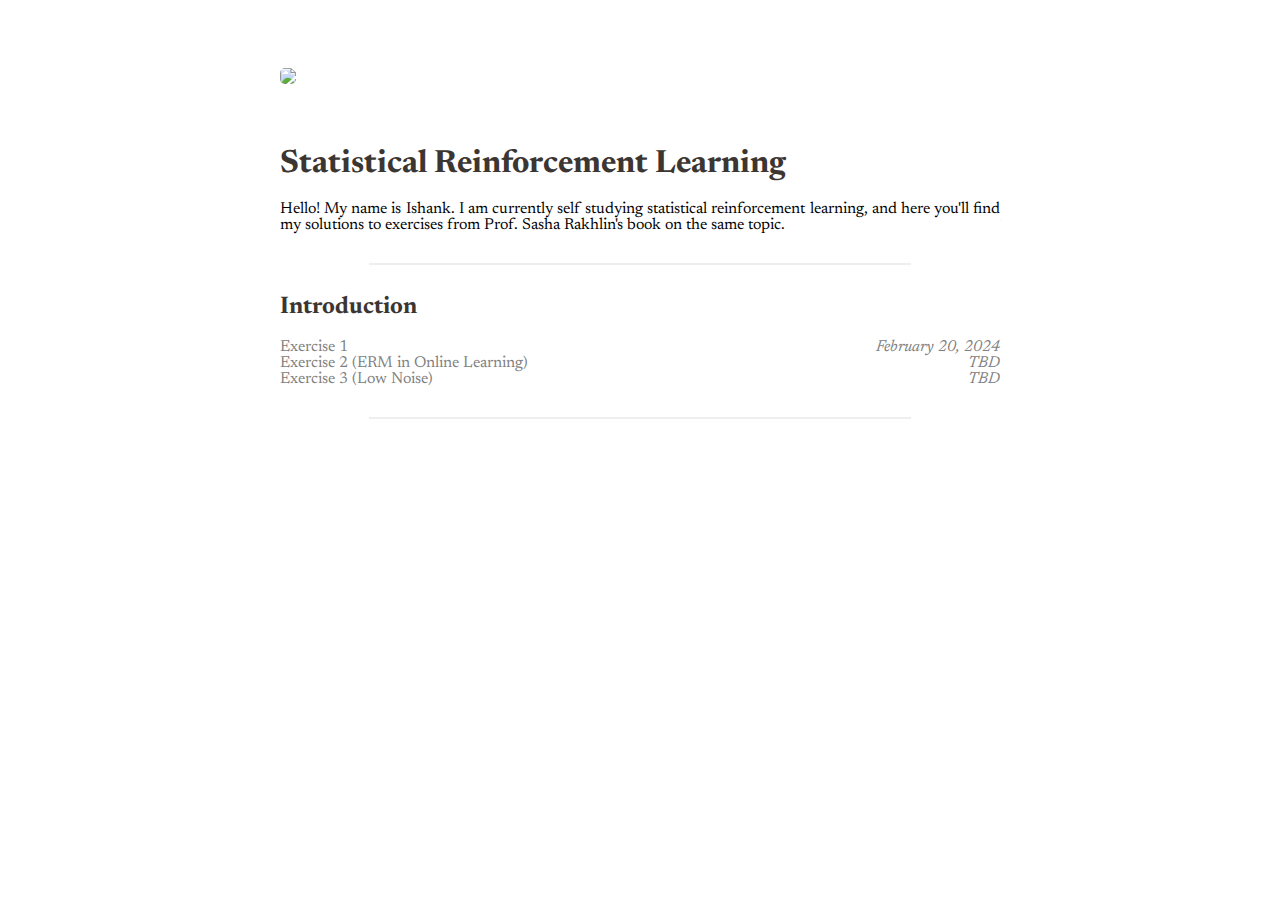
==== index.html @ f9c27552 "solve ex_1" ====
<!DOCTYPE html>
<html lang="en">
<head>
  <meta charset="UTF-8">
  <meta name="viewport" content="width=device-width, initial-scale=1.0">
  <title>Home • Statistical Reinforcement Learning</title>

  <link rel="preconnect" href="https://fonts.googleapis.com">
  <link rel="preconnect" href="https://fonts.gstatic.com" crossorigin>
  <link href="https://fonts.googleapis.com/css2?family=Inter:slnt,wght@-10..0,100..900&family=Newsreader:ital,opsz,wght@0,6..72,200..800;1,6..72,200..800&display=swap" rel="stylesheet">

  <link rel="stylesheet" href="/assets/stylesheets/style.css">
</head>
<body>
  <div class="container">
    <img src="/assets/images/butterfly.jpg">
    <div class="card">
      <h1>Statistical Reinforcement Learning</h1>
      <p>Hello! My name is Ishank. I am currently self studying statistical reinforcement learning, and here you'll find my solutions to exercises from Prof. Sasha Rakhlin's book on the same topic. </p>
    </div>
    <hr>
    <div class="card">
      <h2>Introduction</h2>
      <div class="toc">
        <a clas="entry" href="/solutions/ch_1/ex_1.html">
          <div class="entry-name">Exercise 1</div>
          <div class="entry-date">February 20, 2024</div>
        </a>
        <a clas="entry" href="https://google.com">
          <div class="entry-name">Exercise 2 (ERM in Online Learning)</div>
          <div class="entry-date">TBD</div>
        </a>
        <a clas="entry" href="https://google.com">
          <div class="entry-name">Exercise 3 (Low Noise)</div>
          <div class="entry-date">TBD</div>
        </a>
      </div>
    </div>
    <hr>
  </div>
</body>
</html>
---- assets/stylesheets/style.css ----
/* Typography
   ========================================================================== */

body {
    font-family: "Newsreader", serif;
    font-weight: 400;
    font-style: normal;
}

h1,h2,h3,h4 {
  /* font-family: "Inter", sans-serif; */
  font-family: "Newsreader", serif;
  font-weight: 700;
  font-style: normal;
  color: #3C3633;
}
  
img {
    width: 100%;
    border-radius: 5px;
    object-fit: cover;
    margin-bottom: 30px;
}

.container {
    max-width: 720px;
    margin: auto;
    padding: 60px 0px;
}

.card {
    margin: 30px 0;
}

hr {
    border: 1px solid #eee;
    width: 75%;
}

p {
    text-align: justify;
}

.toc {
    width: 100%;
}

.entry-name {
    width: 50%;
    float: left;
}

.entry-date {
    width: 50%;
    float: right;
    text-align: right;
    font-style: italic;
}

.entry {
    margin-bottom: 0.5em;
}

a {
    color: gray;
    text-decoration: none;
}

a:hover {
    color: #1EAEDB;
}

.toc:after {
  content: "";
  display: table;
  clear: both; }
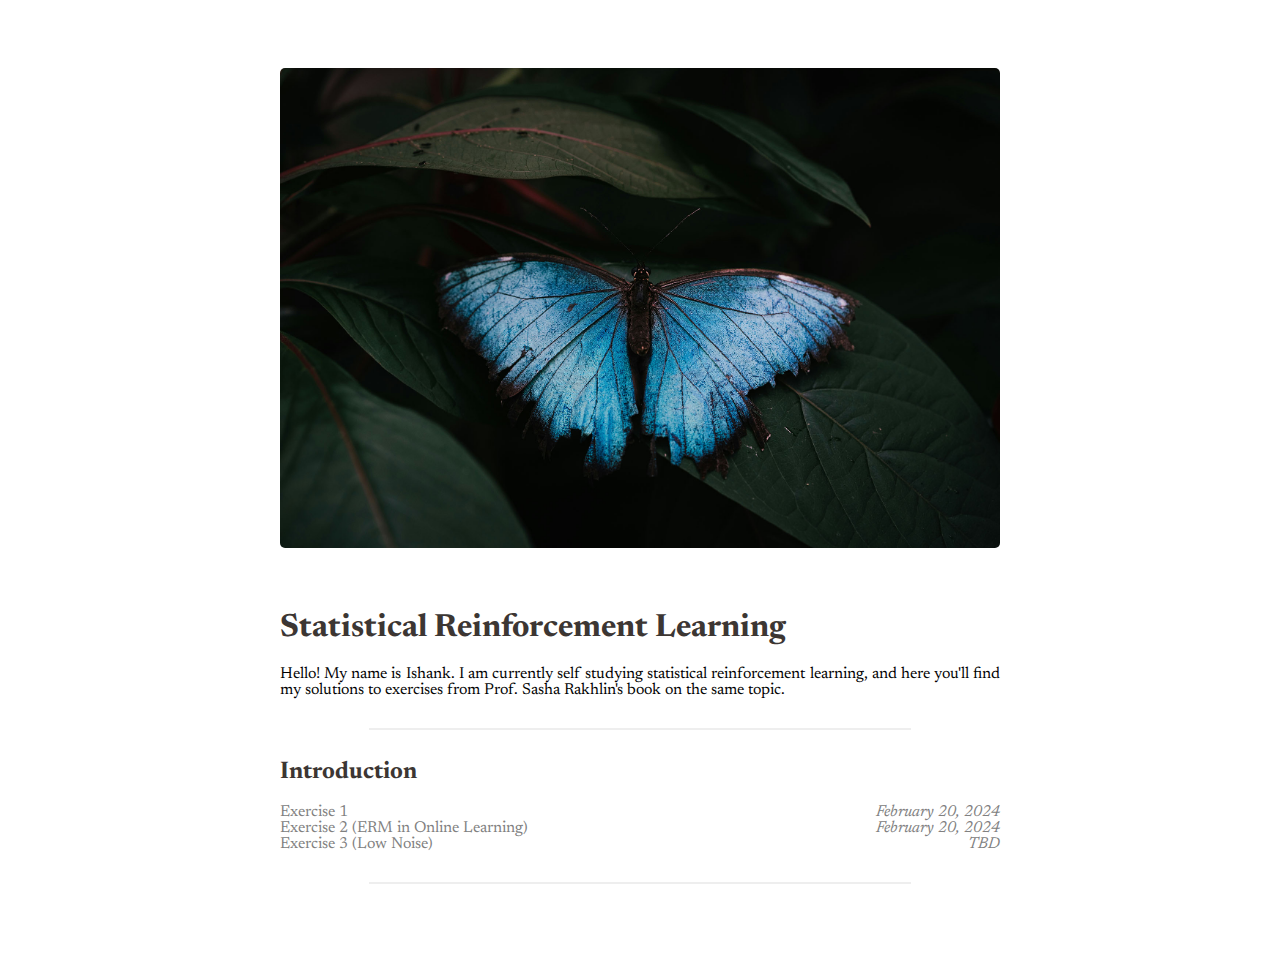
==== commit 1bc5d201: "half solve ex_2" ====
--- a/index.html
+++ b/index.html
@@ -4,6 +4,7 @@
   <meta charset="UTF-8">
   <meta name="viewport" content="width=device-width, initial-scale=1.0">
   <title>Home • Statistical Reinforcement Learning</title>
+  <link rel="shortcut icon" href="/favicon.ico" type="image/x-icon">
 
   <link rel="preconnect" href="https://fonts.googleapis.com">
   <link rel="preconnect" href="https://fonts.gstatic.com" crossorigin>
@@ -13,7 +14,7 @@
 </head>
 <body>
   <div class="container">
-    <img src="/assets/images/butterfly.jpg">
+    <img src="/assets/images/butterfly-compressed.jpg">
     <div class="card">
       <h1>Statistical Reinforcement Learning</h1>
       <p>Hello! My name is Ishank. I am currently self studying statistical reinforcement learning, and here you'll find my solutions to exercises from Prof. Sasha Rakhlin's book on the same topic. </p>
@@ -26,9 +27,9 @@
           <div class="entry-name">Exercise 1</div>
           <div class="entry-date">February 20, 2024</div>
         </a>
-        <a clas="entry" href="https://google.com">
+        <a clas="entry" href="/solutions/ch_1/ex_2.html">
           <div class="entry-name">Exercise 2 (ERM in Online Learning)</div>
-          <div class="entry-date">TBD</div>
+          <div class="entry-date">February 20, 2024</div>
         </a>
         <a clas="entry" href="https://google.com">
           <div class="entry-name">Exercise 3 (Low Noise)</div>
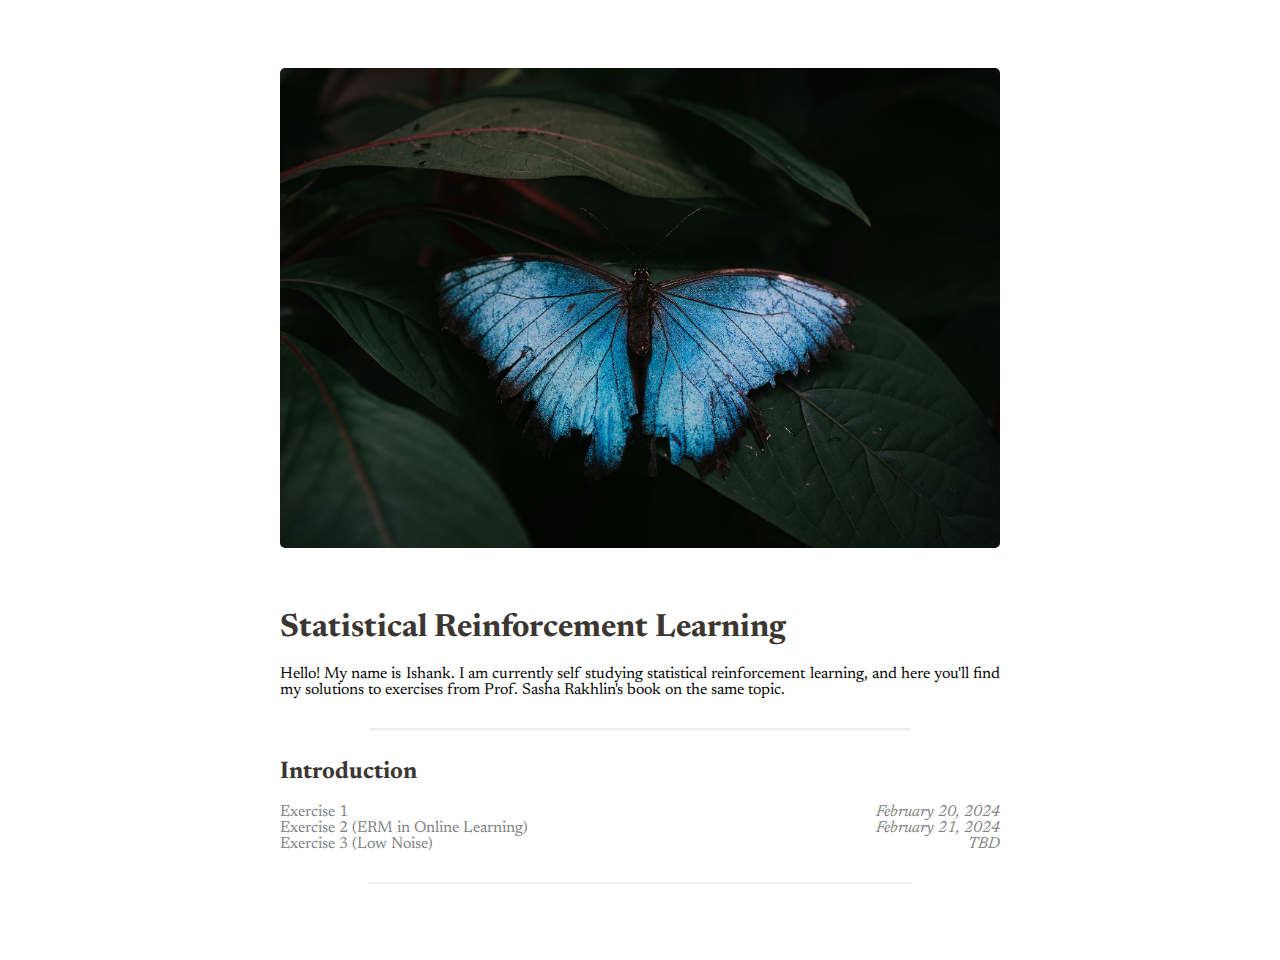
==== commit 5643185e: "Fix dates" ====
--- a/index.html
+++ b/index.html
@@ -29,7 +29,7 @@
         </a>
         <a clas="entry" href="/solutions/ch_1/ex_2.html">
           <div class="entry-name">Exercise 2 (ERM in Online Learning)</div>
-          <div class="entry-date">February 20, 2024</div>
+          <div class="entry-date">February 21, 2024</div>
         </a>
         <a clas="entry" href="https://google.com">
           <div class="entry-name">Exercise 3 (Low Noise)</div>
@@ -40,4 +40,4 @@
     <hr>
   </div>
 </body>
-</html>+</html>
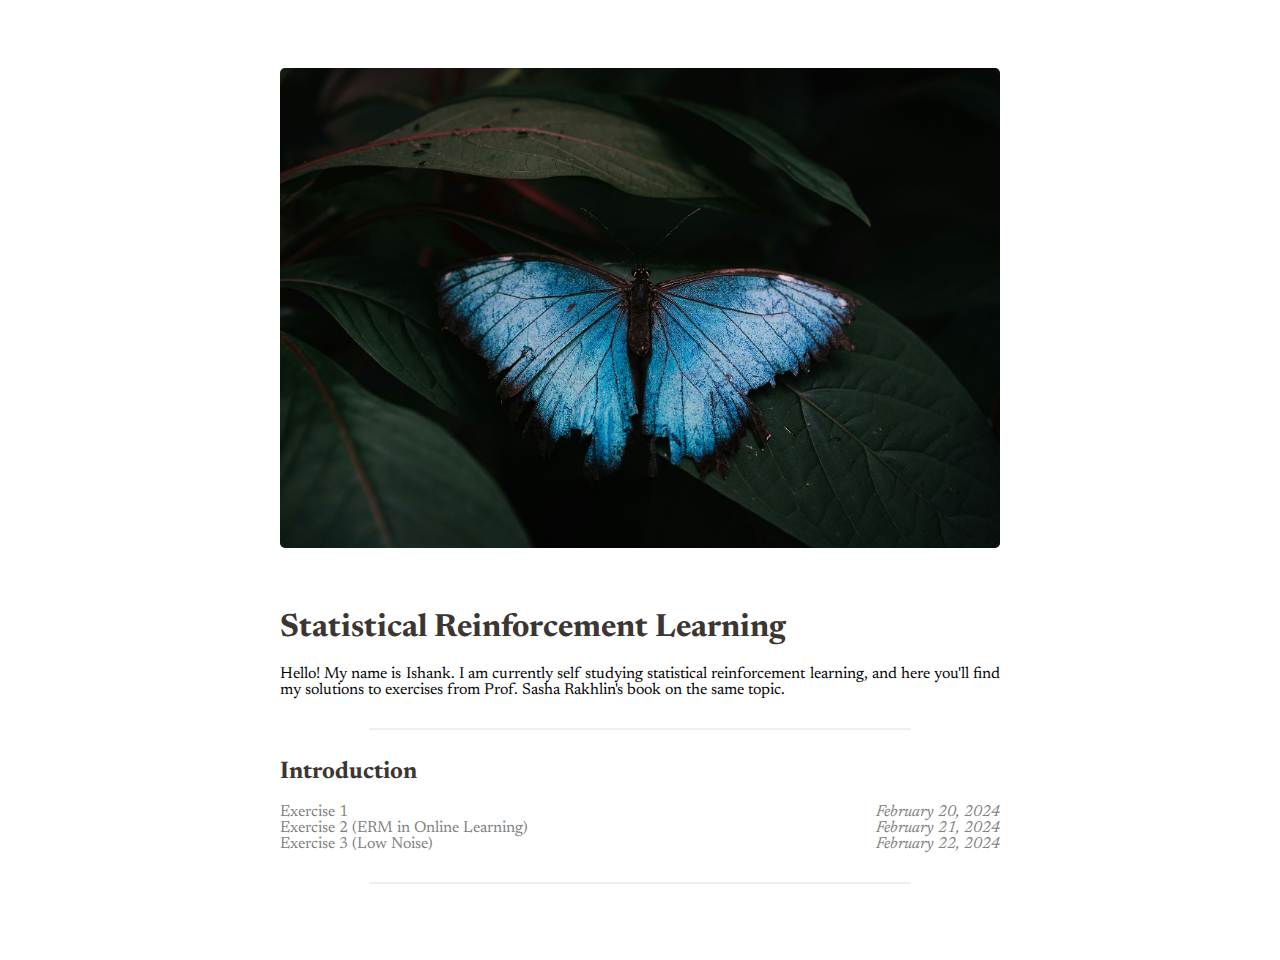
==== commit 30509541: "Solve ex_3" ====
--- a/index.html
+++ b/index.html
@@ -31,9 +31,9 @@
           <div class="entry-name">Exercise 2 (ERM in Online Learning)</div>
           <div class="entry-date">February 21, 2024</div>
         </a>
-        <a clas="entry" href="https://google.com">
+        <a clas="entry" href="/solutions/ch_1/ex_3.html">
           <div class="entry-name">Exercise 3 (Low Noise)</div>
-          <div class="entry-date">TBD</div>
+          <div class="entry-date">February 22, 2024</div>
         </a>
       </div>
     </div>
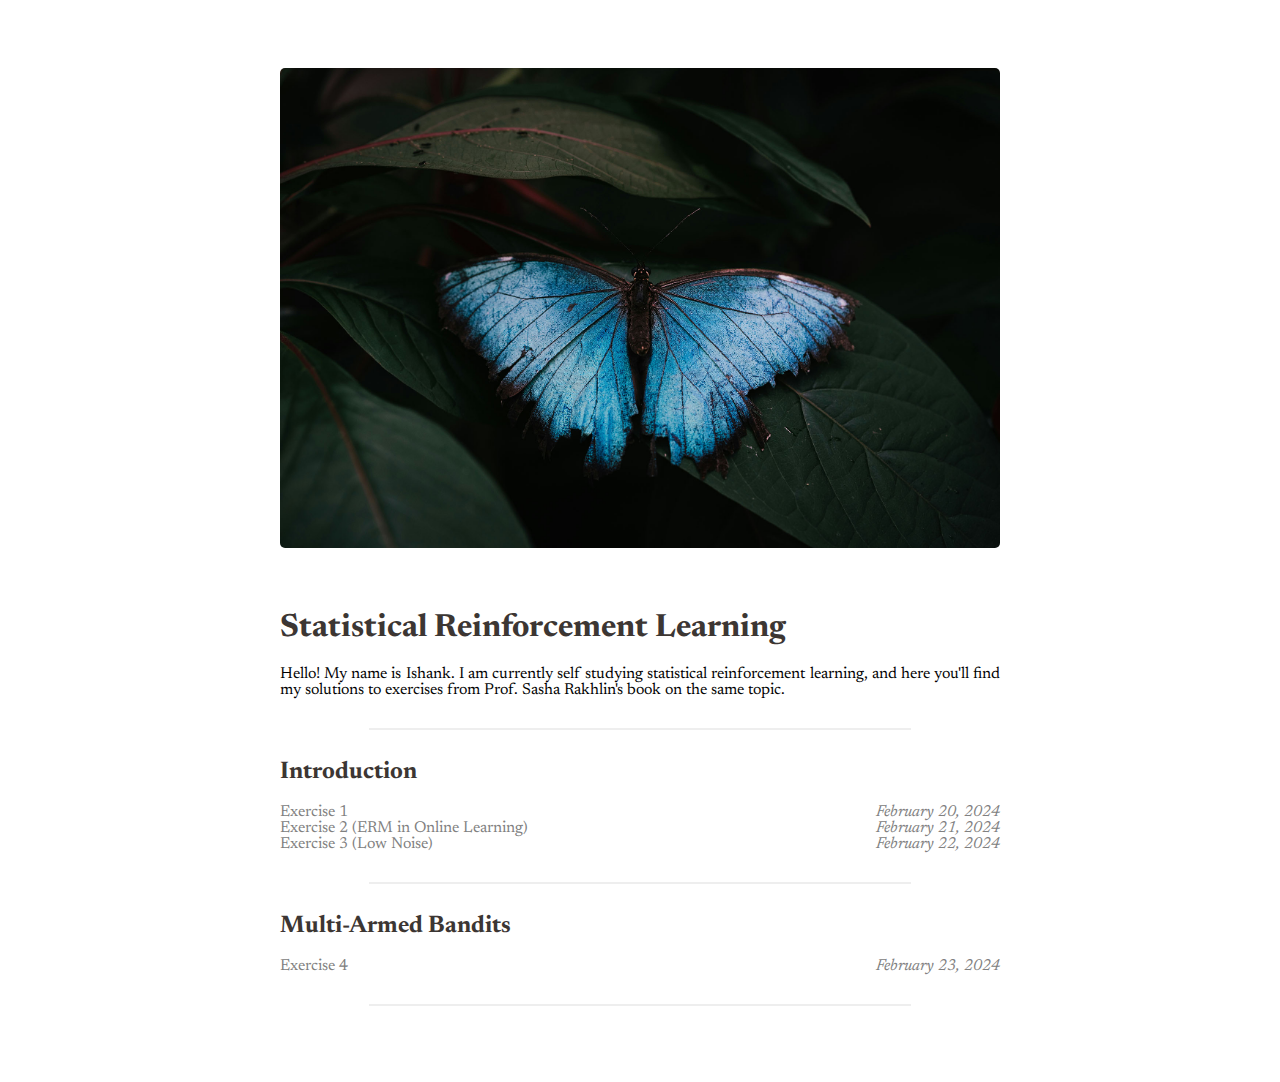
==== commit 514009a5: "solve ex_4" ====
--- a/index.html
+++ b/index.html
@@ -38,6 +38,16 @@
       </div>
     </div>
     <hr>
+    <div class="card">
+      <h2>Multi-Armed Bandits</h2>
+      <div class="toc">
+        <a clas="entry" href="/solutions/ch_2/ex_4.html">
+          <div class="entry-name">Exercise 4</div>
+          <div class="entry-date">February 23, 2024</div>
+        </a>
+      </div>
+    </div>
+    <hr>
   </div>
 </body>
 </html>
--- a/assets/stylesheets/style.css
+++ b/assets/stylesheets/style.css
@@ -25,7 +25,7 @@
 .container {
     max-width: 720px;
     margin: auto;
-    padding: 60px 0px;
+    padding: 60px 20px;
 }
 
 .card {
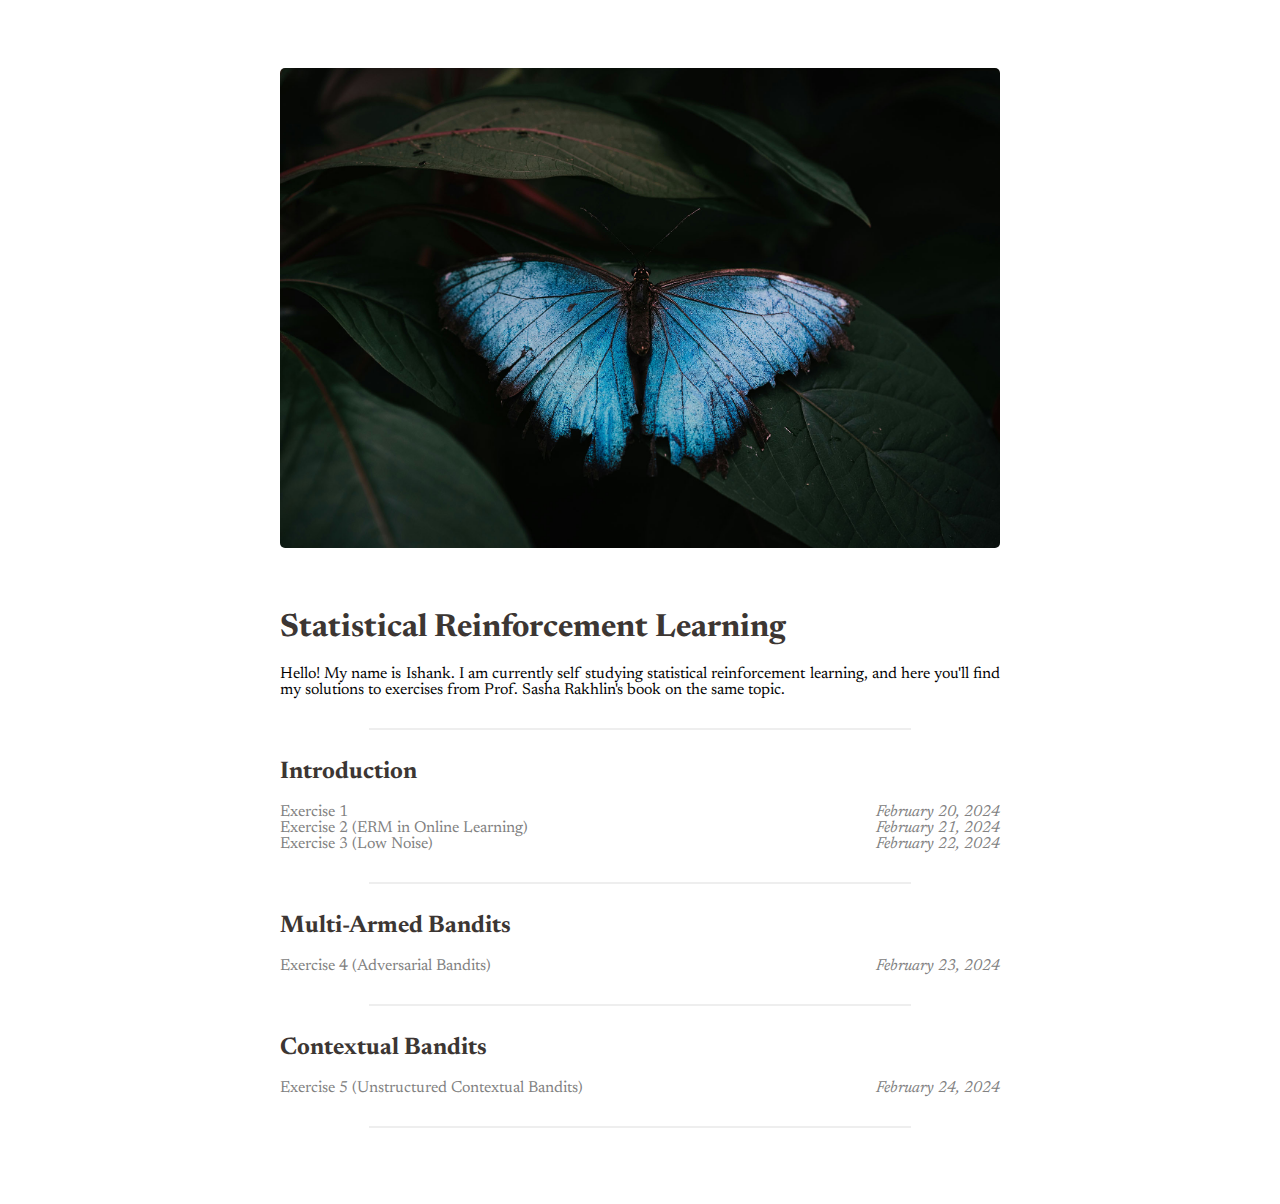
==== commit 5bf6544a: "done ex_5" ====
--- a/index.html
+++ b/index.html
@@ -42,8 +42,18 @@
       <h2>Multi-Armed Bandits</h2>
       <div class="toc">
         <a clas="entry" href="/solutions/ch_2/ex_4.html">
-          <div class="entry-name">Exercise 4</div>
+          <div class="entry-name">Exercise 4 (Adversarial Bandits)</div>
           <div class="entry-date">February 23, 2024</div>
+        </a>
+      </div>
+    </div>
+    <hr>
+    <div class="card">
+      <h2>Contextual Bandits</h2>
+      <div class="toc">
+        <a clas="entry" href="/solutions/ch_3/ex_5.html">
+          <div class="entry-name">Exercise 5 (Unstructured Contextual Bandits)</div>
+          <div class="entry-date">February 24, 2024</div>
         </a>
       </div>
     </div>
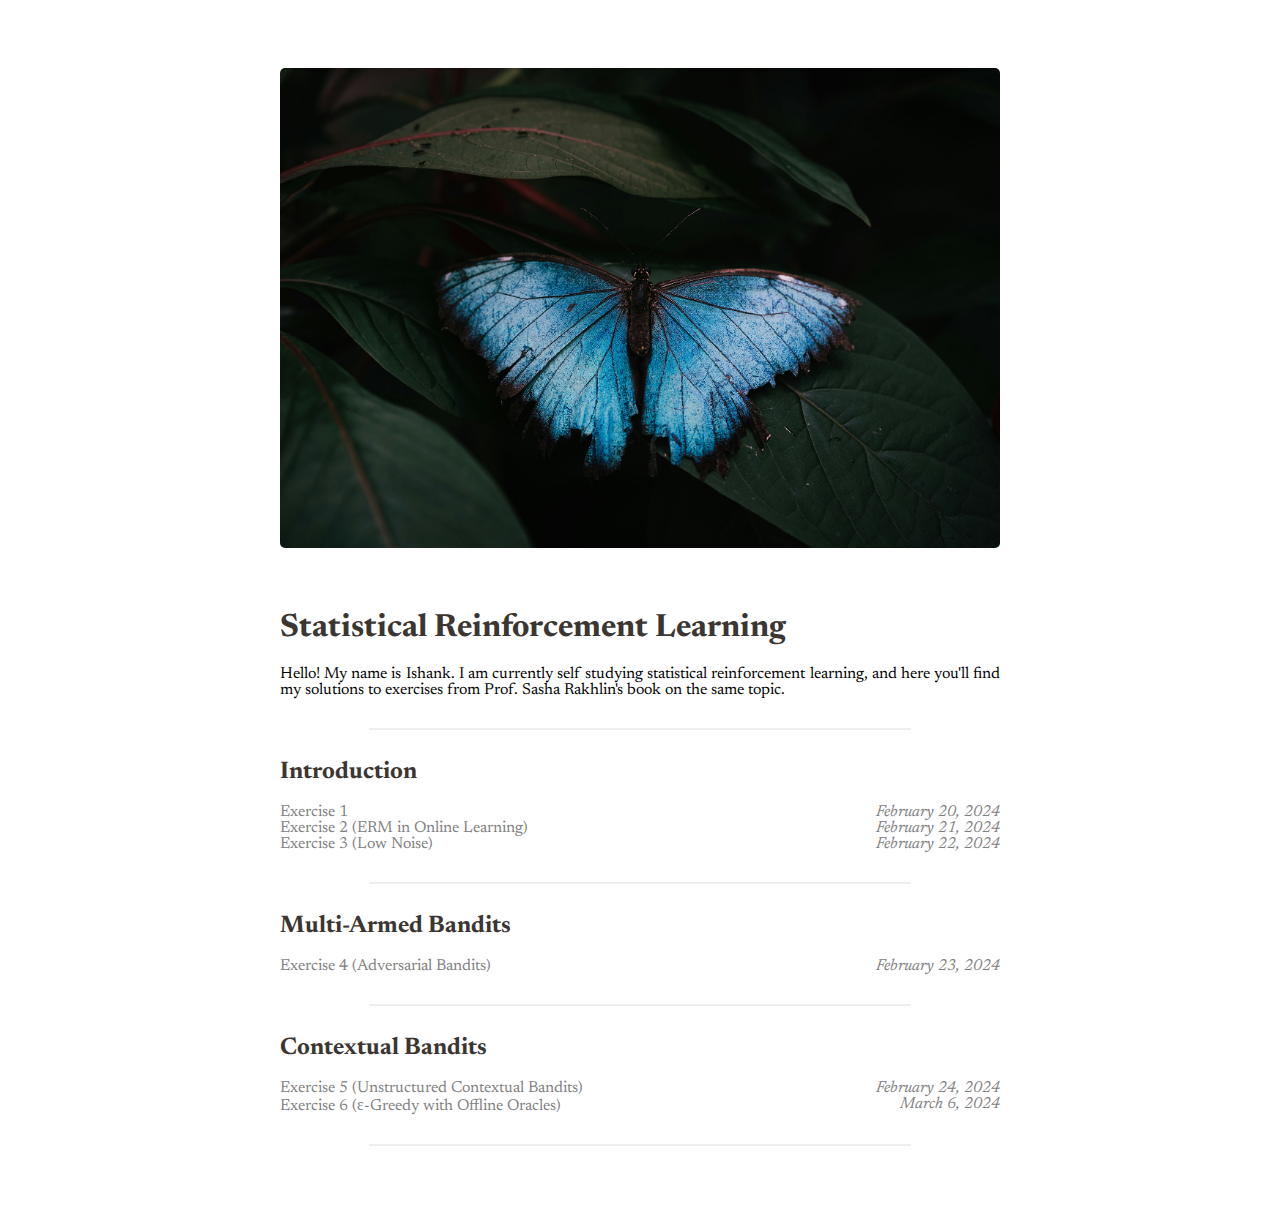
==== commit 1b49609e: "done ex_6" ====
--- a/index.html
+++ b/index.html
@@ -55,6 +55,10 @@
           <div class="entry-name">Exercise 5 (Unstructured Contextual Bandits)</div>
           <div class="entry-date">February 24, 2024</div>
         </a>
+        <a clas="entry" href="/solutions/ch_3/ex_6.html">
+          <div class="entry-name">Exercise 6 (ε-Greedy with Offline Oracles)</div>
+          <div class="entry-date">March 6, 2024</div>
+        </a>
       </div>
     </div>
     <hr>
